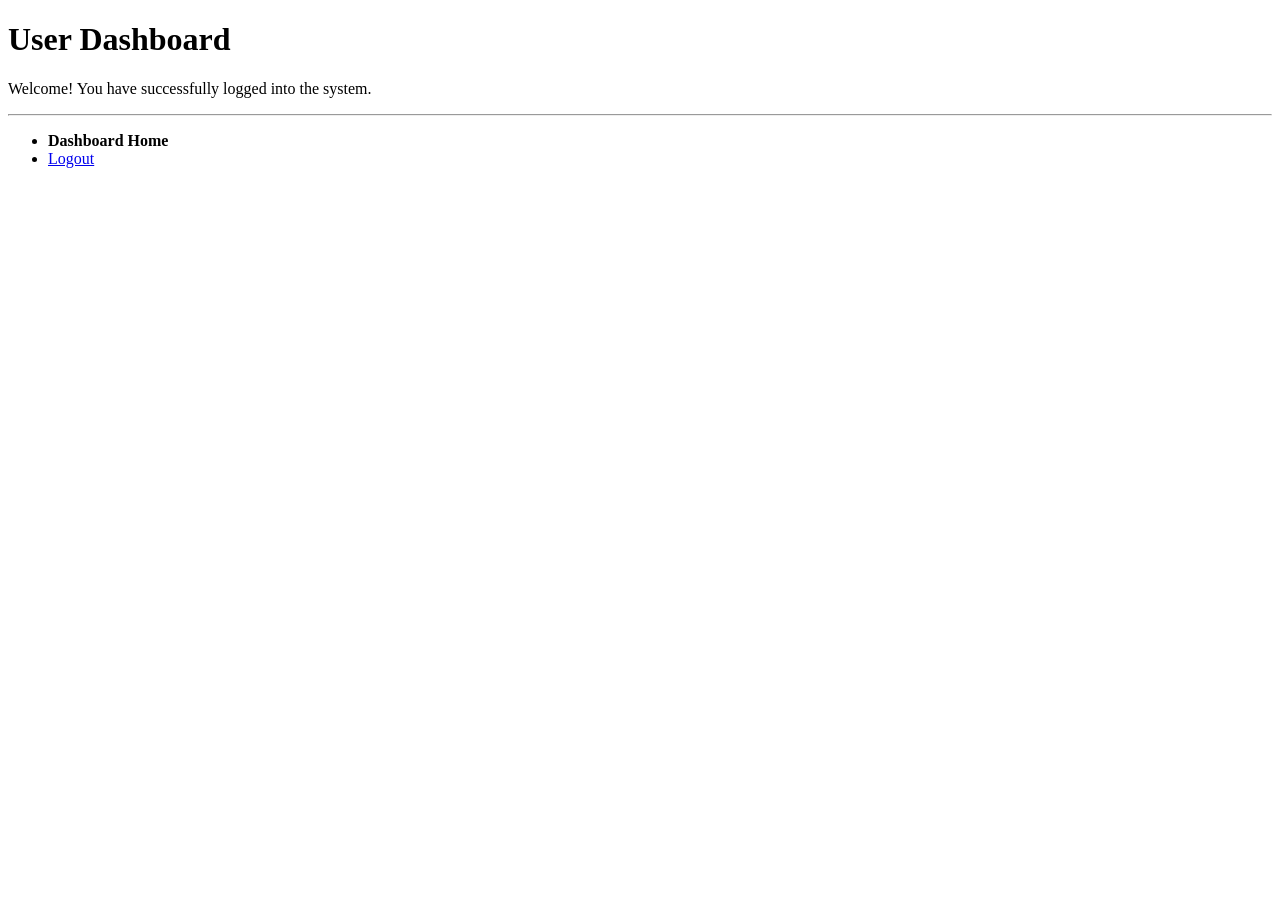
==== dashboard.html @ 86633f34 "Initial commit with 5 HTML pages and README" ====
<!DOCTYPE html>
<html lang="en">
<head>
    <meta charset="UTF-8">
    <title>Dashboard</title>
</head>
<body>
    <h1>User Dashboard</h1>
    <p>Welcome! You have successfully logged into the system.</p>
    <hr>
    <nav>
        <ul>
            <li><strong>Dashboard Home</strong></li>
            <li><a href="login.html">Logout</a></li>
        </ul>
    </nav>
</body>
</html>
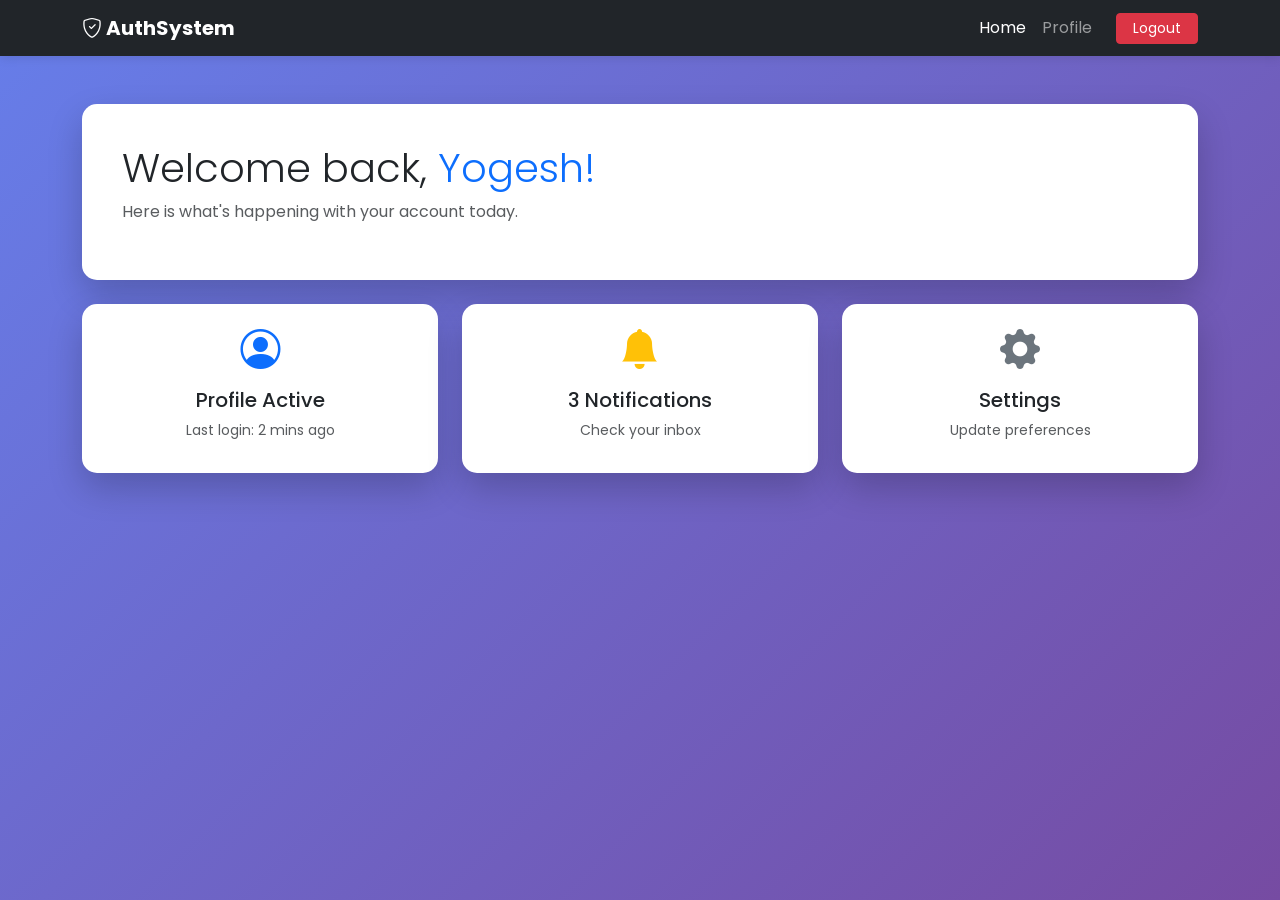
==== commit 5bf48d92: "Styled all pages with Bootstrap and add screenshots" ====
--- a/dashboard.html
+++ b/dashboard.html
@@ -2,17 +2,70 @@
 <html lang="en">
 <head>
     <meta charset="UTF-8">
-    <title>Dashboard</title>
+    <meta name="viewport" content="width=device-width, initial-scale=1.0">
+    <title>Dashboard - Auth System</title>
+    <link href="https://cdn.jsdelivr.net/npm/bootstrap@5.3.3/dist/css/bootstrap.min.css" rel="stylesheet">
+    <link rel="stylesheet" href="https://cdn.jsdelivr.net/npm/bootstrap-icons@1.11.3/font/bootstrap-icons.min.css">
+    <link rel="stylesheet" href="styles.css">
 </head>
-<body>
-    <h1>User Dashboard</h1>
-    <p>Welcome! You have successfully logged into the system.</p>
-    <hr>
-    <nav>
-        <ul>
-            <li><strong>Dashboard Home</strong></li>
-            <li><a href="login.html">Logout</a></li>
-        </ul>
+<body class="bg-light"> 
+    <nav class="navbar navbar-expand-lg navbar-dark bg-dark sticky-top">
+        <div class="container">
+            <a class="navbar-brand fw-bold" href="#"><i class="bi bi-shield-check"></i> AuthSystem</a>
+            <button class="navbar-toggler" type="button" data-bs-toggle="collapse" data-bs-target="#navbarNav">
+                <span class="navbar-toggler-icon"></span>
+            </button>
+            <div class="collapse navbar-collapse" id="navbarNav">
+                <ul class="navbar-nav ms-auto align-items-center">
+                    <li class="nav-item">
+                        <a class="nav-link active" href="#">Home</a>
+                    </li>
+                    <li class="nav-item">
+                        <a class="nav-link" href="#">Profile</a>
+                    </li>
+                    <li class="nav-item ms-lg-3">
+                        <a href="index.html" class="btn btn-danger btn-sm px-3">Logout</a>
+                    </li>
+                </ul>
+            </div>
+        </div>
     </nav>
+
+    <div class="container my-5">
+        <div class="row">
+            <div class="col-12 mb-4">
+                <div class="card bg-white p-4">
+                    <div class="card-body">
+                        <h2 class="display-6">Welcome back, <span class="text-primary font-weight-bold">Yogesh!</span></h2>
+                        <p class="text-muted">Here is what's happening with your account today.</p>
+                    </div>
+                </div>
+            </div>
+
+            <div class="col-md-4 mb-3">
+                <div class="card text-center p-3">
+                    <i class="bi bi-person-circle fs-1 text-primary"></i>
+                    <h5 class="mt-2">Profile Active</h5>
+                    <p class="small text-muted">Last login: 2 mins ago</p>
+                </div>
+            </div>
+            <div class="col-md-4 mb-3">
+                <div class="card text-center p-3">
+                    <i class="bi bi-bell-fill fs-1 text-warning"></i>
+                    <h5 class="mt-2">3 Notifications</h5>
+                    <p class="small text-muted">Check your inbox</p>
+                </div>
+            </div>
+            <div class="col-md-4 mb-3">
+                <div class="card text-center p-3">
+                    <i class="bi bi-gear-fill fs-1 text-secondary"></i>
+                    <h5 class="mt-2">Settings</h5>
+                    <p class="small text-muted">Update preferences</p>
+                </div>
+            </div>
+        </div>
+    </div>
+
+    <script src="https://cdn.jsdelivr.net/npm/bootstrap@5.3.3/dist/js/bootstrap.bundle.min.js"></script>
 </body>
 </html>
--- a/styles.css
+++ b/styles.css
@@ -0,0 +1,75 @@
+/* 1. Custom Fonts (Google Fonts) */
+@import url('https://fonts.googleapis.com/css2?family=Poppins:wght@300;400;500;600&display=swap');
+
+:root {
+    --primary-gradient: linear-gradient(135deg, #667eea 0%, #764ba2 100%);
+    --accent-color: #764ba2;
+    --transition-speed: 0.3s;
+}
+
+body {
+    font-family: 'Poppins', sans-serif;
+    /* 5. Background Gradient */
+    background: var(--primary-gradient);
+    min-height: 100vh;
+    margin: 0;
+}
+
+/* 4. Box Shadows & Card Styling */
+.card {
+    border: none !important;
+    border-radius: 15px !important;
+    box-shadow: 0 15px 35px rgba(0, 0, 0, 0.2);
+    /* 7. Smooth Transitions */
+    transition: transform var(--transition-speed) ease, box-shadow var(--transition-speed) ease;
+}
+
+/* 3. Hover Effects for Cards */
+.card:hover {
+    transform: translateY(-10px);
+    box-shadow: 0 20px 40px rgba(0, 0, 0, 0.3);
+}
+
+/* 3. Hover Effects for Buttons */
+.btn-primary {
+    background-color: var(--accent-color) !important;
+    border: none !important;
+    padding: 10px 20px;
+    font-weight: 500;
+    transition: all var(--transition-speed) ease !important;
+}
+
+.btn-primary:hover {
+    background-color: #5a368a !important;
+    filter: brightness(1.1);
+    letter-spacing: 0.5px;
+    box-shadow: 0 5px 15px rgba(118, 75, 162, 0.4);
+}
+
+/* Custom Link Styling */
+a {
+    color: var(--accent-color);
+    transition: color var(--transition-speed) ease;
+}
+
+a:hover {
+    color: #5a368a;
+    text-decoration: underline !important;
+}
+
+/* 6. Custom Spacing for Form Controls */
+.form-control {
+    border-radius: 8px;
+    padding: 12px;
+    border: 1px solid #e1e1e1;
+}
+
+.form-control:focus {
+    box-shadow: 0 0 0 0.25rem rgba(118, 75, 162, 0.25);
+    border-color: var(--accent-color);
+}
+
+/* Dashboard Specific Layout (Task 2 & 3) */
+.navbar {
+    box-shadow: 0 2px 10px rgba(0,0,0,0.1);
+}
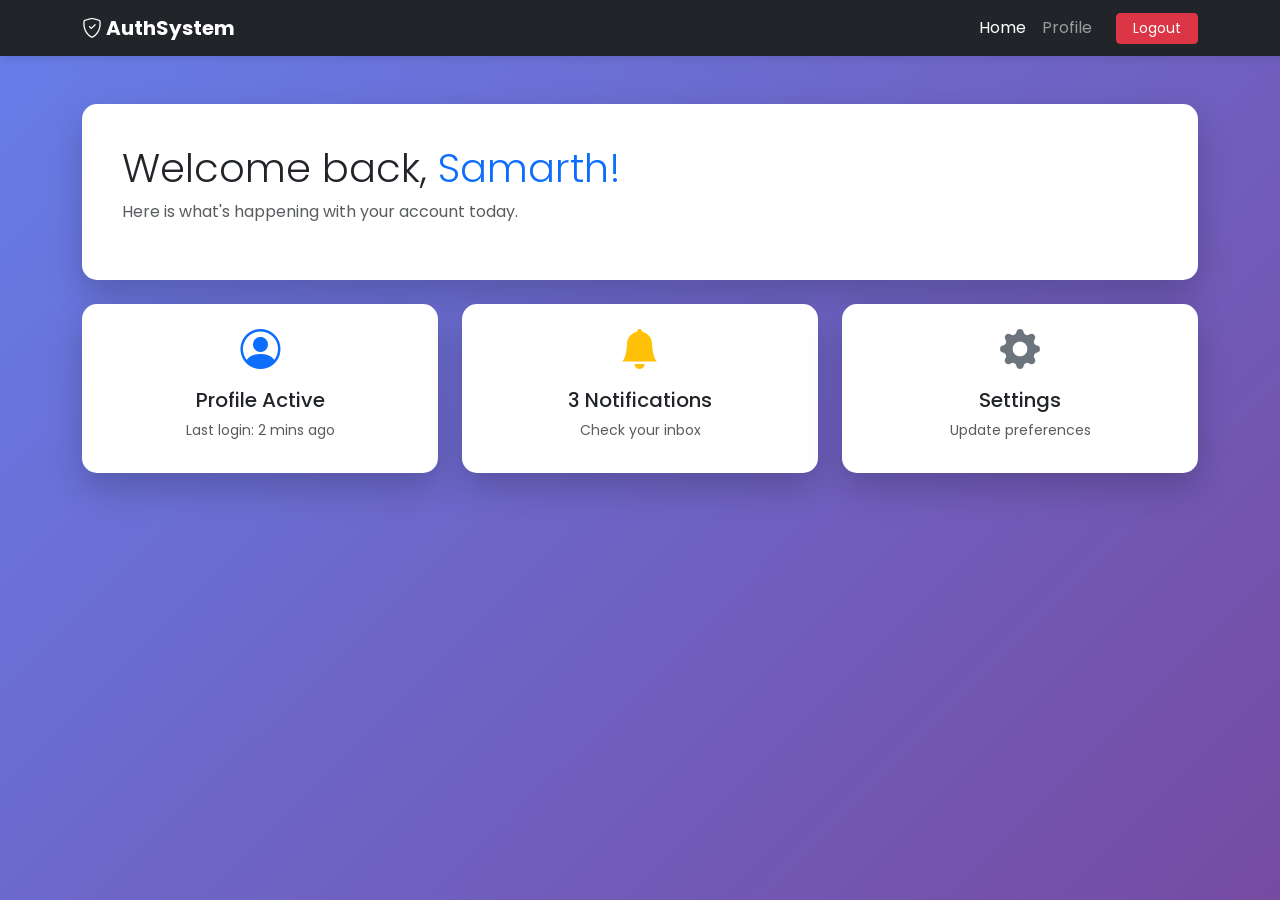
==== commit 53f379bb: "Styled all pages with Bootstrap and add screenshots" ====
--- a/dashboard.html
+++ b/dashboard.html
@@ -36,7 +36,7 @@
             <div class="col-12 mb-4">
                 <div class="card bg-white p-4">
                     <div class="card-body">
-                        <h2 class="display-6">Welcome back, <span class="text-primary font-weight-bold">Yogesh!</span></h2>
+                        <h2 class="display-6">Welcome back, <span class="text-primary font-weight-bold">Samarth!</span></h2>
                         <p class="text-muted">Here is what's happening with your account today.</p>
                     </div>
                 </div>
--- a/styles.css
+++ b/styles.css
@@ -1,3 +1,78 @@
+@import url('https://fonts.googleapis.com/css2?family=Poppins:wght@300;400;500;600&display=swap');
+
+:root {
+    --primary-gradient: linear-gradient(135deg, #667eea 0%, #764ba2 100%);
+    --accent-color: #764ba2;
+    --transition-speed: 0.3s;
+}
+
+body {
+    font-family: 'Poppins', sans-serif;
+    /* 5. Background Gradient */
+    background: var(--primary-gradient);
+    min-height: 100vh;
+    margin: 0;
+}
+
+/* 4. Box Shadows & Card Styling */
+.card {
+    border: none !important;
+    border-radius: 15px !important;
+    box-shadow: 0 15px 35px rgba(0, 0, 0, 0.2);
+    /* 7. Smooth Transitions */
+    transition: transform var(--transition-speed) ease, box-shadow var(--transition-speed) ease;
+}
+
+/* 3. Hover Effects for Cards */
+.card:hover {
+    transform: translateY(-10px);
+    box-shadow: 0 20px 40px rgba(0, 0, 0, 0.3);
+}
+
+/* 3. Hover Effects for Buttons */
+.btn-primary {
+    background-color: var(--accent-color) !important;
+    border: none !important;
+    padding: 10px 20px;
+    font-weight: 500;
+    transition: all var(--transition-speed) ease !important;
+}
+
+.btn-primary:hover {
+    background-color: #5a368a !important;
+    filter: brightness(1.1);
+    letter-spacing: 0.5px;
+    box-shadow: 0 5px 15px rgba(118, 75, 162, 0.4);
+}
+
+/* Custom Link Styling */
+a {
+    color: var(--accent-color);
+    transition: color var(--transition-speed) ease;
+}
+
+a:hover {
+    color: #5a368a;
+    text-decoration: underline !important;
+}
+
+/* 6. Custom Spacing for Form Controls */
+.form-control {
+    border-radius: 8px;
+    padding: 12px;
+    border: 1px solid #e1e1e1;
+}
+
+.form-control:focus {
+    box-shadow: 0 0 0 0.25rem rgba(118, 75, 162, 0.25);
+    border-color: var(--accent-color);
+}
+
+/* Dashboard Specific Layout (Task 2 & 3) */
+.navbar {
+    box-shadow: 0 2px 10px rgba(0,0,0,0.1);
+}
+
 /* 1. Custom Fonts (Google Fonts) */
 @import url('https://fonts.googleapis.com/css2?family=Poppins:wght@300;400;500;600&display=swap');
 
